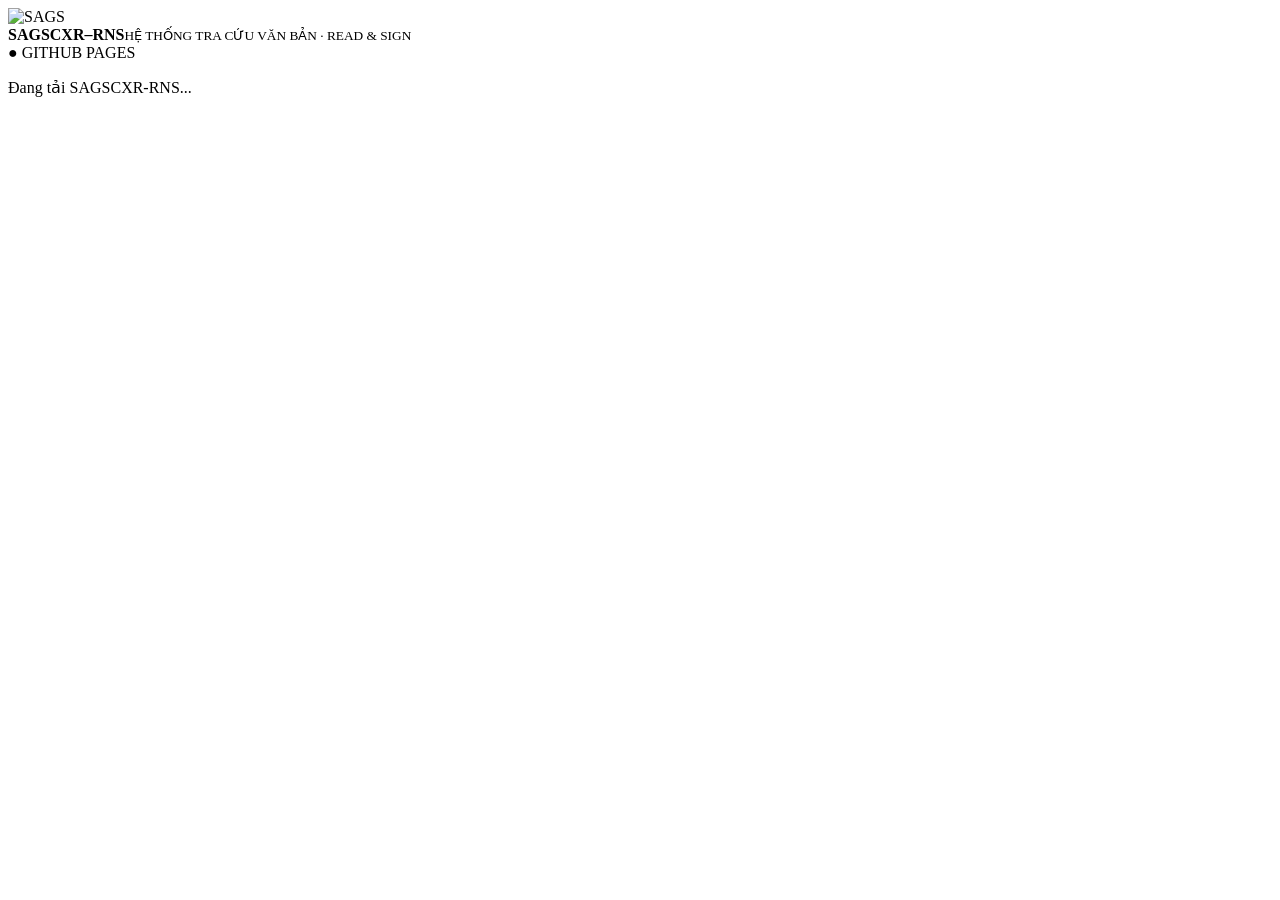
==== index.html @ 3aca0962 "Add GitHub Pages application entry" ====
<!doctype html><html lang="vi"><head><meta charset="utf-8"><meta name="viewport" content="width=device-width,initial-scale=1,viewport-fit=cover"><meta name="theme-color" content="#edf5f8"><title>SAGSCXR-RNS | Thư viện & READ AND SIGN</title><link rel="stylesheet" href="app.css?v=gh1"><script defer src="app.js?v=gh1"></script></head><body data-view="library"><header class="head"><div class="brand"><img alt="SAGS" src="https://raw.githubusercontent.com/sagsdieuhanh-gif/E-REPORT-SAGS/main/assets/branding/logo.png"><div><strong>SAGSCXR<span>–</span>RNS</strong><small>HỆ THỐNG TRA CỨU VĂN BẢN · READ & SIGN</small></div></div><div class="env">● GITHUB PAGES</div></header><div id="app" class="shell"><p class="loading">Đang tải SAGSCXR-RNS...</p></div></body></html>
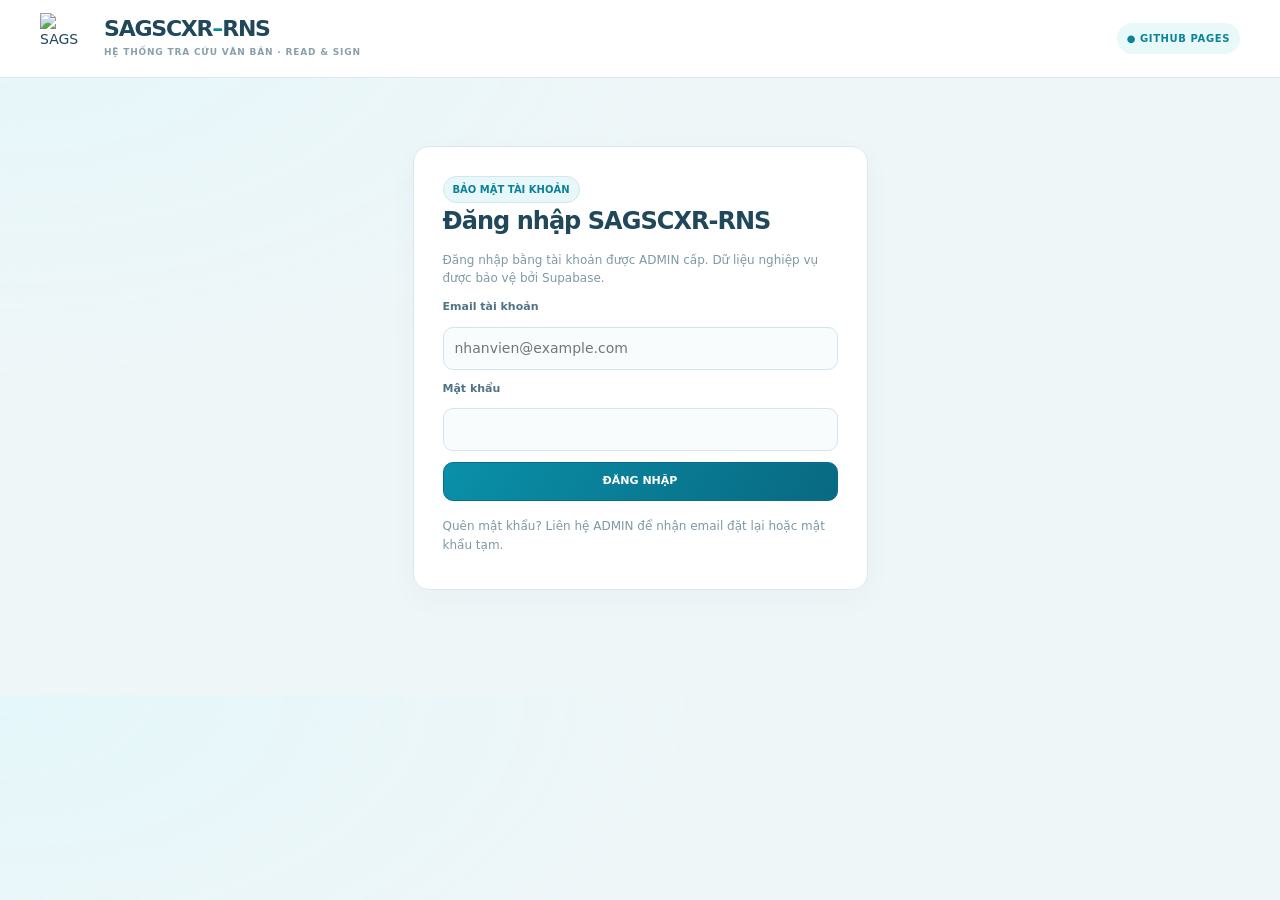
==== commit de0637ad: "Finalize GitHub Pages cutover and handle expired invite links" ====
--- a/index.html
+++ b/index.html
@@ -1 +1 @@
-<!doctype html><html lang="vi"><head><meta charset="utf-8"><meta name="viewport" content="width=device-width,initial-scale=1,viewport-fit=cover"><meta name="theme-color" content="#edf5f8"><title>SAGSCXR-RNS | Thư viện & READ AND SIGN</title><link rel="stylesheet" href="app.css?v=gh1"><script defer src="app.js?v=gh1"></script></head><body data-view="library"><header class="head"><div class="brand"><img alt="SAGS" src="https://raw.githubusercontent.com/sagsdieuhanh-gif/E-REPORT-SAGS/main/assets/branding/logo.png"><div><strong>SAGSCXR<span>–</span>RNS</strong><small>HỆ THỐNG TRA CỨU VĂN BẢN · READ & SIGN</small></div></div><div class="env">● GITHUB PAGES</div></header><div id="app" class="shell"><p class="loading">Đang tải SAGSCXR-RNS...</p></div></body></html>+<!doctype html><html lang="vi"><head><meta charset="utf-8"><meta name="viewport" content="width=device-width,initial-scale=1,viewport-fit=cover"><meta name="theme-color" content="#edf5f8"><title>SAGSCXR-RNS | Thư viện & READ AND SIGN</title><link rel="stylesheet" href="app.css?v=gh1"><script defer src="app.js?v=gh2"></script></head><body data-view="library"><header class="head"><div class="brand"><img alt="SAGS" src="https://raw.githubusercontent.com/sagsdieuhanh-gif/E-REPORT-SAGS/main/assets/branding/logo.png"><div><strong>SAGSCXR<span>–</span>RNS</strong><small>HỆ THỐNG TRA CỨU VĂN BẢN · READ & SIGN</small></div></div><div class="env">● GITHUB PAGES</div></header><div id="app" class="shell"><p class="loading">Đang tải SAGSCXR-RNS...</p></div></body></html>
--- a/app.css
+++ b/app.css
@@ -0,0 +1,3 @@
+:root{--ink:#20475a;--muted:#7793a2;--accent:#008ca6;--line:#dae9ee;--bg:#eff6f8;--green:#138768;--red:#b14b54}*{box-sizing:border-box}html{scroll-behavior:smooth}body{margin:0;background:radial-gradient(ellipse at top left,#e4f7fa,transparent 40%),var(--bg);color:var(--ink);font:14px/1.5 system-ui,-apple-system,"Segoe UI",Arial,sans-serif}button,input,select,textarea{font:inherit}button{cursor:pointer}button:disabled{opacity:.48;cursor:not-allowed}[hidden]{display:none!important}.head{background:#fff;border-bottom:1px solid #dbeaf0;min-height:78px;display:flex;align-items:center;justify-content:space-between;gap:10px;padding:10px max(20px,calc((100vw - 1200px)/2))}.brand{display:flex;align-items:center;gap:12px}.brand img{width:52px;height:52px;object-fit:contain}.brand strong{display:block;font-size:22px;line-height:1.1;letter-spacing:-.055em}.brand strong span{color:var(--accent)}.brand small{display:block;color:#89a0ab;font-size:9px;letter-spacing:.09em;font-weight:850;margin-top:5px}.env{font-size:10px;font-weight:850;letter-spacing:.06em;background:#e9f8f9;color:#0b849b;border-radius:50px;padding:8px 10px;white-space:nowrap}.shell{max-width:1220px;margin:0 auto;padding:23px 18px 60px}.loading{text-align:center;padding:40px;color:var(--muted)}.nav{display:flex;align-items:center;gap:7px;flex-wrap:wrap;background:#fff;border:1px solid var(--line);border-radius:13px;padding:9px;margin-bottom:19px}.nav a,.nav button{display:inline-flex;align-items:center;justify-content:center;text-decoration:none;padding:10px 12px;background:transparent;color:#548095;border:0;border-radius:9px;font-size:11px;font-weight:830;white-space:nowrap}.nav .active{background:#e6f7f9;color:#04839c}.nav .back{background:#115c75;color:#fff;margin-right:auto}.nav .logout{color:#a84b53}.hero{padding:27px 30px;margin-bottom:19px;background:linear-gradient(118deg,#ddf4f7,#f9fdfd);border:1px solid #d4eaf0;border-radius:22px}.hero small{color:#0892aa;font-weight:850;letter-spacing:.13em;font-size:10px}.hero h1{margin:6px 0 8px;font-size:30px;letter-spacing:-.04em}.hero h1 em{font-style:normal;color:var(--accent)}.hero p{margin:0;font-size:12px;color:#658796}.stats{display:grid;grid-template-columns:repeat(4,1fr);gap:12px;margin-bottom:19px}.stat,.card{background:#fff;border:1px solid var(--line);border-radius:16px;box-shadow:0 9px 30px #1a425608}.stat{padding:15px 18px}.stat label{font-size:10px;color:#819aa7;font-weight:850;letter-spacing:.06em;display:block}.stat strong{font-size:27px;letter-spacing:-.035em}.card{padding:20px}.card h2{font-size:19px;letter-spacing:-.035em;margin:0 0 13px}.columns{display:grid;grid-template-columns:minmax(270px,360px) minmax(0,1fr);gap:17px;align-items:start}.stack{display:grid;gap:17px}.form{display:flex;flex-direction:column;gap:11px}.form label{font-size:11px;font-weight:850;color:#517384}.form input:not([type=checkbox]),.form select,.form textarea,.search{width:100%;min-height:42px;border:1px solid #d2e6eb;background:#f9fcfd;color:#31596d;border-radius:10px;padding:10px 11px;outline:none}.form input:focus,.form select:focus,.search:focus{border-color:#00a4b7;box-shadow:0 0 0 3px #00a4b71a}.form textarea{min-height:90px}.btn{display:inline-flex;justify-content:center;align-items:center;gap:7px;border:1px solid #cfe5e9;border-radius:10px;padding:10px 12px;min-height:39px;font-size:11px;font-weight:850;color:#0a7e97;background:#eff9fa;text-decoration:none}.btn.primary{color:#fff;border-color:#086e87;background:linear-gradient(120deg,#0a90a9,#096982)}.btn.red{color:#ab4852;background:#fff4f5;border-color:#efd7d9}.btn.green{background:#0b8b72;border-color:#0b8b72;color:#fff}.btn.full{width:100%}.btn.sm{font-size:10px;padding:7px 10px;min-height:31px}.btn:hover:not(:disabled){filter:brightness(.97)}.inline{display:flex;gap:8px;align-items:center;flex-wrap:wrap}.push{margin-left:auto}.muted,.hint{color:var(--muted);font-size:12px;line-height:1.6}.hint{margin:5px 0}.badge{display:inline-flex;border-radius:50px;background:#e8f7fa;color:#0d8199;border:1px solid #cfe8ed;padding:5px 9px;font-size:10px;font-weight:850}.badge.ok{background:#e6f8ef;color:#157b61;border-color:#cae9d9}.badge.warn{background:#fff7e7;color:#986927;border-color:#edddbe}.badge.fail{background:#fff0f2;color:#b14b56;border-color:#efd2d6}.notice{border:1px solid #e8dbb8;background:#fffaec;color:#906d32;border-radius:10px;padding:12px;font-size:12px;line-height:1.65;margin:10px 0}.notice.fail{background:#fff1f2;border-color:#efd1d4;color:#b34b53}.notice.ok{background:#e8faf0;border-color:#cdecdc;color:#14785c}.item{display:flex;align-items:start;justify-content:space-between;gap:10px;padding:14px 0;border-bottom:1px solid #edf2f4}.item:last-child{border-bottom:0}.item strong{font-size:12px;line-height:1.5;color:#2b596d;overflow-wrap:anywhere}.item small{display:block;margin-top:5px;color:#8ba3ae;font-size:10px}.item button{flex-shrink:0}.doc{border:1px solid #e2edf1;padding:12px;border-radius:11px;margin:8px 0;display:flex;gap:11px;align-items:center}.doc .icon{width:38px;height:38px;flex:0 0 38px;border-radius:9px;background:#e9f7fa;display:grid;place-items:center;font-size:17px}.doc .details{min-width:0;flex:1}.doc strong{font-size:12px;overflow-wrap:anywhere}.doc small{font-size:10px;color:#829cac;display:block}.divider{height:1px;background:#e4eef1;margin:18px 0}.empty{border:1px dashed #d7e6eb;border-radius:11px;padding:30px 16px;text-align:center;color:#899da9;font-size:12px}.auth{max-width:455px;margin:45px auto}.auth .card{padding:29px}.auth h1{font-size:24px;letter-spacing:-.04em;margin:0}.auth p{color:#7f99a7;font-size:12px}.tablebox{overflow:auto}.table{width:100%;border-collapse:collapse;font-size:12px}.table th,.table td{border-bottom:1px solid #e5eef2;padding:11px 9px;text-align:left}.table th{background:#f5fafb;color:#688999;font-size:10px}.selectable{background:white;border:1px solid #e0eaee;width:100%;text-align:left;padding:12px;border-radius:10px;margin-bottom:8px}.selectable.active{background:#eaf9fa;border-color:#a7e0e9}.selectable strong{display:block;font-size:12px;color:#2c5c70}.selectable small{color:#849ead;font-size:10px}.progress{height:8px;border-radius:20px;background:#dfedf0;overflow:hidden;margin:10px 0}.progress span{display:block;height:100%;background:linear-gradient(90deg,#0b8aa5,#23b09d)}.steps{display:grid;grid-template-columns:repeat(4,1fr);gap:5px;margin-bottom:17px}.steps span{text-align:center;padding:9px 3px;background:#f1f5f6;color:#8ca2ac;font-size:9px;border-radius:8px;font-weight:850}.steps span.active{background:#dff5f8;color:#0b8099}.steps span.done{background:#e6f7eb;color:#17805f}.check{display:flex;gap:9px;align-items:start;font-size:12px;line-height:1.5;color:#466e7d}.check input{accent-color:#0b8fa8;margin-top:4px}.stafflist{max-height:220px;overflow:auto;border:1px solid #ddebf0;border-radius:9px;padding:7px}.stafflist label{display:flex;gap:8px;align-items:center;font-size:12px;padding:5px}.stafflist input{accent-color:#0b8ba3}.review{border:1px solid #e1edf1;border-radius:10px;background:#f9fcfd;padding:12px}.review p{margin:6px 0;font-size:12px;overflow-wrap:anywhere}.overlay{position:fixed;inset:0;display:grid;place-items:center;background:#18364788;z-index:70;padding:16px}.modal{width:min(100%,540px);max-height:92dvh;overflow:auto;border-radius:18px;padding:24px;background:white;box-shadow:0 20px 60px #122e3d66}.modal h2{font-size:19px;margin:0 0 7px}.modal input{width:100%;min-height:42px;border:1px solid #cde0e7;border-radius:9px;padding:9px}.modal .btn{margin-top:8px}.footer{text-align:center;color:#91a5af;font-size:10px;margin:30px}.nowrap{white-space:nowrap}
+@media(max-width:900px){.columns{grid-template-columns:1fr}.shell{padding:15px 12px 40px}.hero{padding:20px}.hero h1{font-size:25px}}
+@media(max-width:600px){.head{min-height:68px;padding:9px 12px}.brand img{width:43px;height:43px}.brand strong{font-size:18px}.brand small{font-size:8px}.env{font-size:8px}.nav{overflow-x:auto;flex-wrap:nowrap}.nav a,.nav button{padding:9px 7px;font-size:10px}.nav .back{margin-right:0}.stats{grid-template-columns:repeat(2,1fr);gap:8px}.stat{padding:11px}.stat strong{font-size:23px}.card{padding:15px}.item{flex-wrap:wrap}.item button{margin-top:5px}.steps span{font-size:8px}}
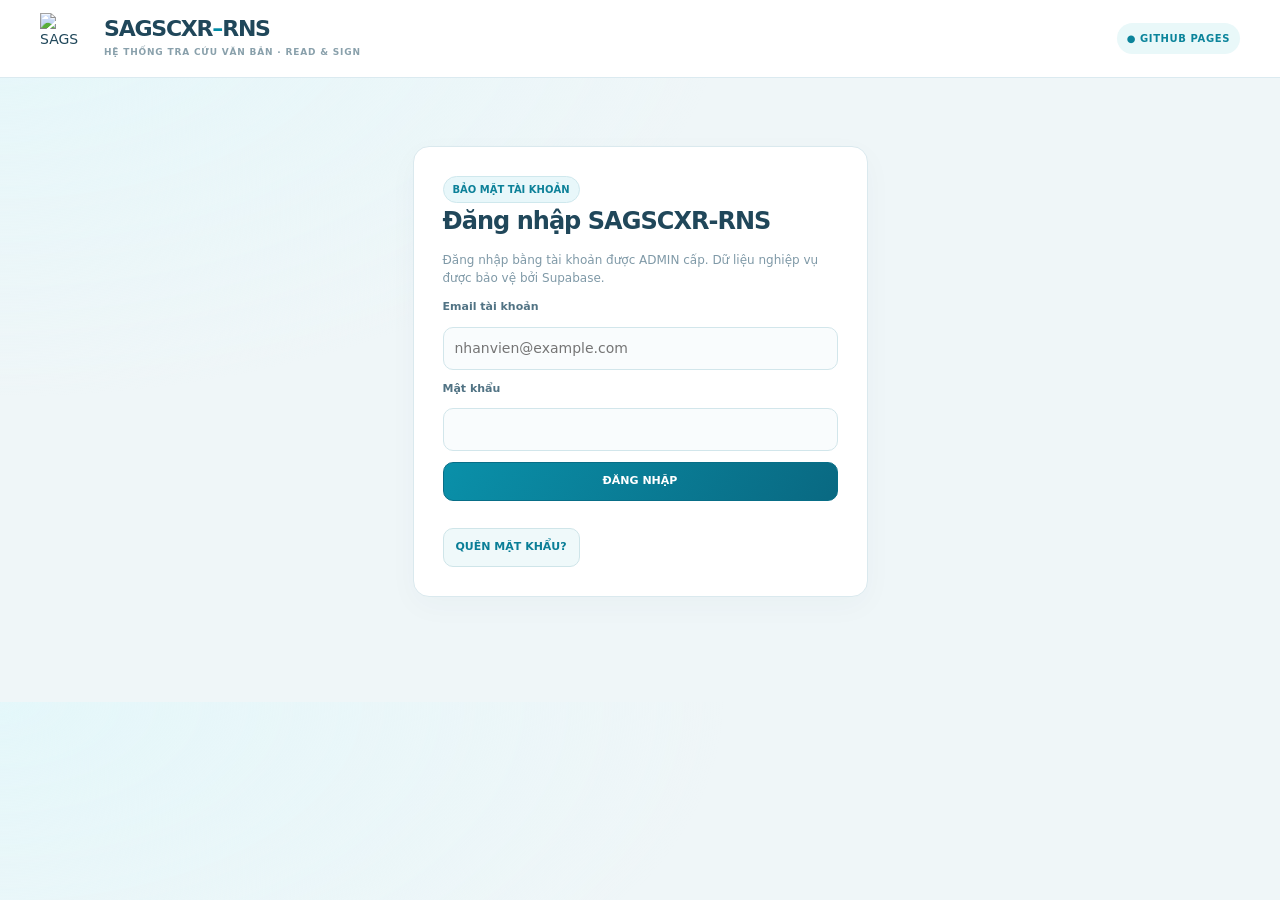
==== commit 1a833f48: "chore(auth): refresh cached app.js for password recovery" ====
--- a/index.html
+++ b/index.html
@@ -1 +1 @@
-<!doctype html><html lang="vi"><head><meta charset="utf-8"><meta name="viewport" content="width=device-width,initial-scale=1,viewport-fit=cover"><meta name="theme-color" content="#edf5f8"><title>SAGSCXR-RNS | Thư viện & READ AND SIGN</title><link rel="stylesheet" href="app.css?v=gh1"><script defer src="app.js?v=gh2"></script></head><body data-view="library"><header class="head"><div class="brand"><img alt="SAGS" src="https://raw.githubusercontent.com/sagsdieuhanh-gif/E-REPORT-SAGS/main/assets/branding/logo.png"><div><strong>SAGSCXR<span>–</span>RNS</strong><small>HỆ THỐNG TRA CỨU VĂN BẢN · READ & SIGN</small></div></div><div class="env">● GITHUB PAGES</div></header><div id="app" class="shell"><p class="loading">Đang tải SAGSCXR-RNS...</p></div></body></html>+<!doctype html><html lang="vi"><head><meta charset="utf-8"><meta name="viewport" content="width=device-width,initial-scale=1,viewport-fit=cover"><meta name="theme-color" content="#edf5f8"><title>SAGSCXR-RNS | Thư viện & READ AND SIGN</title><link rel="stylesheet" href="app.css?v=gh1"><script defer src="app.js?v=gh3"></script></head><body data-view="library"><header class="head"><div class="brand"><img alt="SAGS" src="https://raw.githubusercontent.com/sagsdieuhanh-gif/E-REPORT-SAGS/main/assets/branding/logo.png"><div><strong>SAGSCXR<span>–</span>RNS</strong><small>HỆ THỐNG TRA CỨU VĂN BẢN · READ & SIGN</small></div></div><div class="env">● GITHUB PAGES</div></header><div id="app" class="shell"><p class="loading">Đang tải SAGSCXR-RNS...</p></div></body></html>
